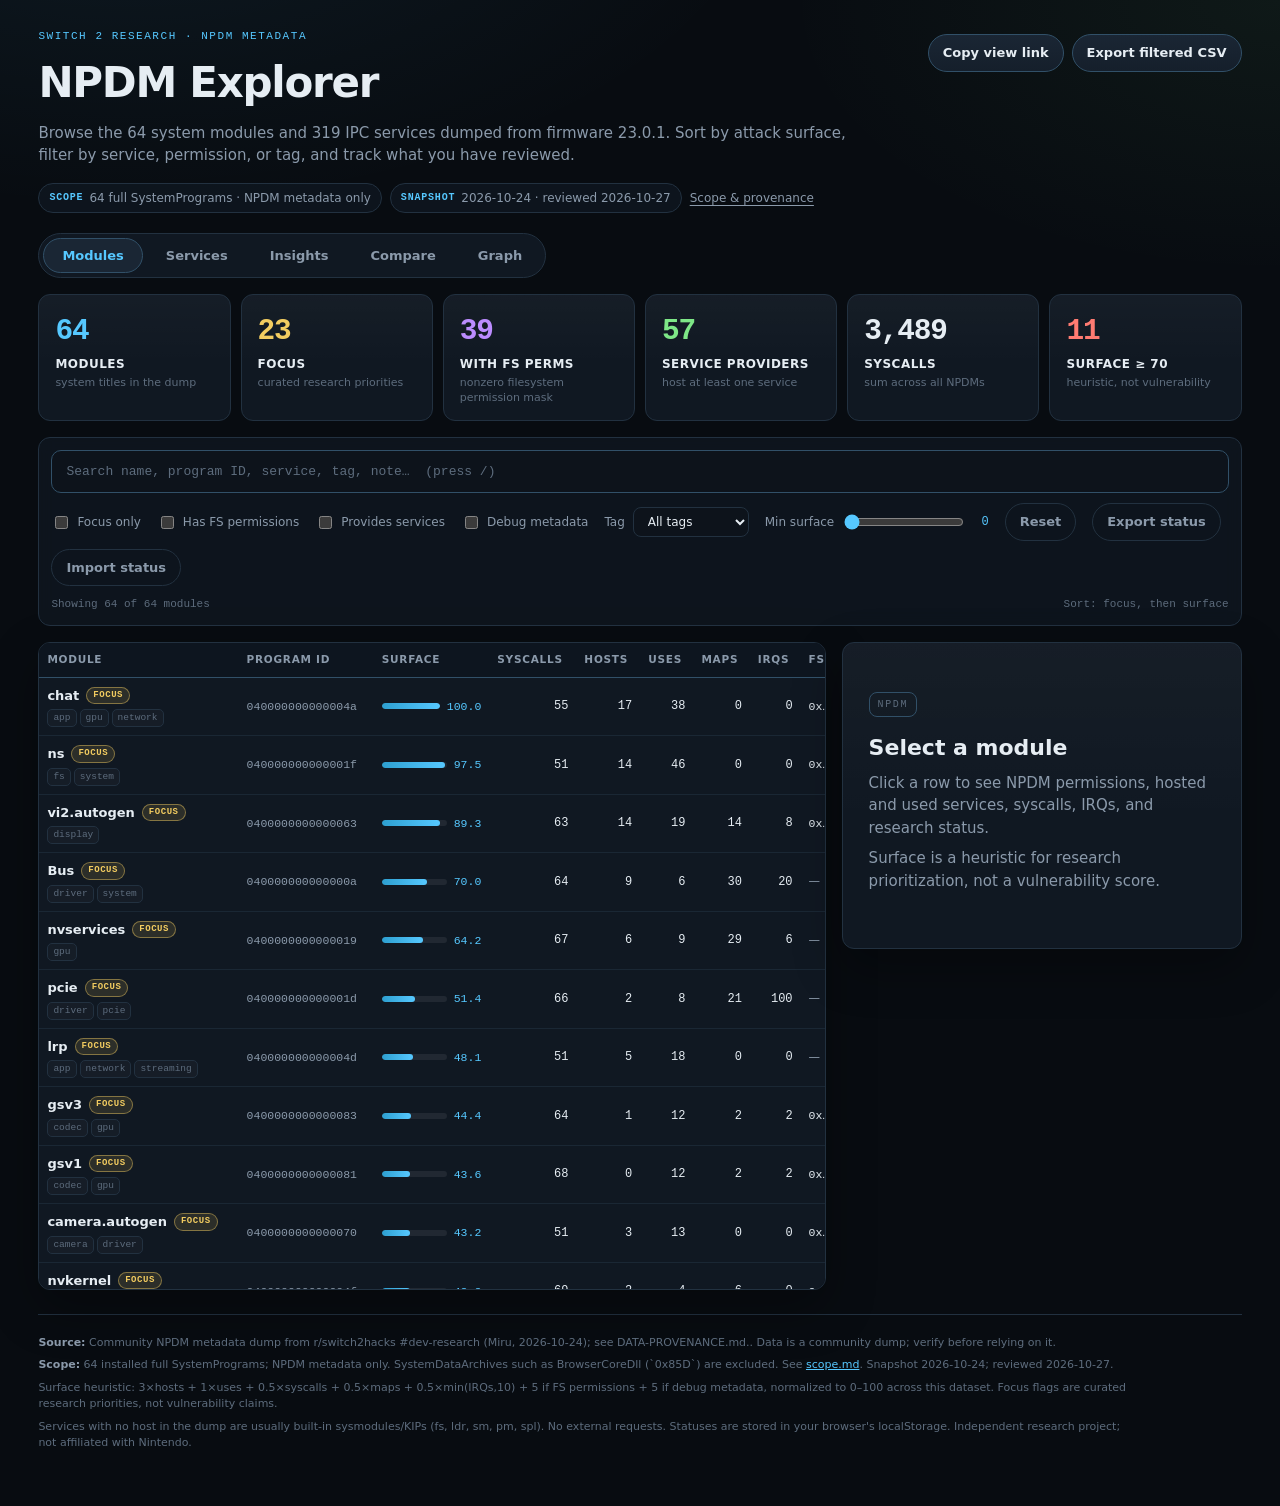
==== site/index.html @ 980b8551 "Clean up public footer wording" ====
<!doctype html>
<html lang="en">
<head>
  <meta charset="utf-8">
  <meta name="viewport" content="width=device-width, initial-scale=1">
  <meta name="color-scheme" content="dark">
  <title>NPDM Explorer — Switch 2 system modules</title>
  <link rel="stylesheet" href="style.css">
</head>
<body>
  <div class="app">
    <header class="header">
      <div>
        <p class="eyebrow">Switch 2 research · NPDM metadata</p>
        <h1>NPDM Explorer</h1>
        <p class="subtitle">
          Browse the 64 system modules and <span id="header-service-count">319</span> IPC services dumped from firmware 23.0.1.
          Sort by attack surface, filter by service, permission, or tag, and track what you have reviewed.
        </p>
      </div>
      <div class="header-actions">
        <button id="copy-view" class="btn" type="button">Copy view link</button>
        <button id="export-csv" class="btn" type="button">Export filtered CSV</button>
      </div>
    </header>

    <div class="dataset-meta" aria-label="Dataset scope and freshness">
      <span class="dataset-badge" title="Only installed full SystemProgram titles are included.">
        <strong>Scope</strong> <span id="dataset-scope">64 full SystemPrograms · NPDM metadata only</span>
      </span>
      <span class="dataset-badge">
        <strong>Snapshot</strong> <span id="dataset-freshness">2026-10-24 · reviewed 2026-10-27</span>
      </span>
      <a class="dataset-link" href="https://github.com/tasenjo80/switch2-npdm-explorer/blob/master/docs/scope.md" target="_blank" rel="noopener">Scope &amp; provenance</a>
    </div>

    <nav class="view-tabs" role="tablist" aria-label="Views">
      <button id="view-modules" class="view-tab active" type="button" role="tab" aria-selected="true" data-view="modules">Modules</button>
      <button id="view-services" class="view-tab" type="button" role="tab" aria-selected="false" data-view="services">Services</button>
      <button id="view-insights" class="view-tab" type="button" role="tab" aria-selected="false" data-view="insights">Insights</button>
      <button id="view-compare" class="view-tab" type="button" role="tab" aria-selected="false" data-view="compare">Compare</button>
      <button id="view-graph" class="view-tab" type="button" role="tab" aria-selected="false" data-view="graph">Graph</button>
    </nav>

    <section id="modules-view">
    <section id="summary" class="summary" aria-label="Summary"></section>

    <section class="controls" aria-label="Filters">
      <div class="search-wrap">
        <label for="search" class="sr-only">Search modules</label>
        <input id="search" type="search" placeholder="Search name, program ID, service, tag, note…  (press /)" autocomplete="off">
        <button id="clear-search" class="icon-btn" type="button" aria-label="Clear search" hidden>×</button>
      </div>
      <div class="filter-row">
        <label class="check"><input id="focus-only" type="checkbox"> Focus only</label>
        <label class="check"><input id="fs-only" type="checkbox"> Has FS permissions</label>
        <label class="check"><input id="hosts-only" type="checkbox"> Provides services</label>
        <label class="check"><input id="debug-only" type="checkbox"> Debug metadata</label>
        <label class="select-label">Tag
          <select id="tag"><option value="">All tags</option></select>
        </label>
        <label class="range-label">Min surface
          <input id="min-surface" type="range" min="0" max="100" step="5" value="0">
          <output id="min-surface-value">0</output>
        </label>
        <button id="reset-filters" class="btn btn-ghost" type="button">Reset</button>
        <button id="export-status" class="btn btn-ghost" type="button">Export status</button>
        <button id="import-status" class="btn btn-ghost" type="button">Import status</button>
        <input id="status-file" type="file" accept="application/json,.json" hidden>
      </div>
      <div class="result-meta">
        <span id="result-count"></span>
        <span id="sort-meta"></span>
      </div>
    </section>

    <main class="layout">
      <section class="table-wrap" aria-label="System modules">
        <table id="module-table">
          <thead>
            <tr>
              <th><button type="button" data-sort="name">Module</button></th>
              <th><button type="button" data-sort="programId">Program ID</button></th>
              <th><button type="button" data-sort="surface">Surface</button></th>
              <th><button type="button" data-sort="syscallCount">Syscalls</button></th>
              <th><button type="button" data-sort="hostCount">Hosts</button></th>
              <th><button type="button" data-sort="useCount">Uses</button></th>
              <th><button type="button" data-sort="mapCount">Maps</button></th>
              <th><button type="button" data-sort="irqCount">IRQs</button></th>
              <th><button type="button" data-sort="fsPermissions">FS perms</button></th>
              <th>Status</th>
            </tr>
          </thead>
          <tbody id="module-body"></tbody>
        </table>
        <div id="empty" class="empty" hidden>No modules match these filters.</div>
      </section>

      <aside id="detail" class="detail" aria-live="polite"></aside>
    </main>
    </section>

    <section id="services-view" hidden>
      <section id="service-summary" class="summary compact" aria-label="Service summary"></section>

      <section class="controls" aria-label="Service filters">
        <div class="search-wrap">
          <label for="service-search" class="sr-only">Search services</label>
          <input id="service-search" type="search" placeholder="Search service, family, host, user, note…  (press /)" autocomplete="off">
          <button id="clear-service-search" class="icon-btn" type="button" aria-label="Clear service search" hidden>×</button>
        </div>
        <div class="filter-row">
          <label class="check"><input id="service-key-only" type="checkbox"> Key services</label>
          <label class="check"><input id="service-hosted-only" type="checkbox"> Has host in dump</label>
          <label class="check"><input id="service-nohost-only" type="checkbox"> No host (built-in?)</label>
          <label class="select-label">Family
            <select id="service-family"><option value="">All families</option></select>
          </label>
          <label class="check"><input id="service-group" type="checkbox"> Group by family</label>
          <label class="range-label">Min users
            <input id="service-min-users" type="range" min="0" max="57" step="1" value="0">
            <output id="service-min-users-value">0</output>
          </label>
          <button id="service-reset" class="btn btn-ghost" type="button">Reset</button>
        </div>
        <div class="result-meta">
          <span id="service-result-count"></span>
          <span id="service-sort-meta"></span>
        </div>
      </section>

      <main class="layout">
        <section id="service-table-wrap" class="table-wrap" aria-label="Services">
          <table id="service-table">
            <thead>
              <tr>
                <th><button type="button" data-ssort="name">Service</button></th>
                <th><button type="button" data-ssort="family">Family</button></th>
                <th><button type="button" data-ssort="hostCount">Hosts</button></th>
                <th><button type="button" data-ssort="useCount">Users</button></th>
                <th><button type="button" data-ssort="totalCount">Total</button></th>
                <th>Key</th>
              </tr>
            </thead>
            <tbody id="service-body"></tbody>
          </table>
          <div id="service-empty" class="empty" hidden>No services match these filters.</div>
        </section>

        <section id="family-table-wrap" class="table-wrap" aria-label="Service families" hidden>
          <table id="family-table">
            <thead>
              <tr>
                <th><button type="button" data-fsort="name">Family</button></th>
                <th><button type="button" data-fsort="serviceCount">Services</button></th>
                <th><button type="button" data-fsort="hostCount">Hosts</button></th>
                <th><button type="button" data-fsort="useCount">Users</button></th>
                <th><button type="button" data-fsort="totalCount">Total</button></th>
                <th>Tag</th>
              </tr>
            </thead>
            <tbody id="family-body"></tbody>
          </table>
          <div id="family-empty" class="empty" hidden>No families match these filters.</div>
        </section>

        <aside id="service-detail" class="detail" aria-live="polite"></aside>
      </main>
    </section>

    <section id="insights-view" hidden>
      <header class="insights-intro">
        <p class="eyebrow">Auto-generated from the dump</p>
        <h2>Research insights</h2>
        <p>
          These cards are computed from the module/service graph. They are leads for
          sysmodule and IPC research, not conclusions about exploitability.
        </p>
      </header>
      <section id="insights-grid" class="insights-grid" aria-label="Research insights"></section>
    </section>

    <section id="compare-view" hidden>
      <header class="insights-intro">
        <p class="eyebrow">Module diff</p>
        <h2>Compare modules</h2>
        <p>
          Pick two modules to compare surface, permissions, services, syscalls,
          maps, and IRQs. Differences are A minus B.
        </p>
      </header>
      <div class="compare-controls">
        <label class="select-label">Module A
          <select id="compare-a"></select>
        </label>
        <label class="select-label">Module B
          <select id="compare-b"></select>
        </label>
        <button id="compare-swap" class="btn btn-ghost" type="button">Swap</button>
      </div>
      <div id="compare-output" class="compare-output"></div>
    </section>

    <section id="graph-view" hidden>
      <header class="insights-intro">
        <p class="eyebrow">Connection graph</p>
        <h2>Focus graph</h2>
        <p>
          Center on a module or service to see its direct IPC neighborhood. Caps
          keep the graph readable; the detail views show the full lists.
        </p>
      </header>
      <div class="compare-controls">
        <label class="select-label">Mode
          <select id="graph-mode">
            <option value="module">Module</option>
            <option value="service">Service</option>
          </select>
        </label>
        <label class="select-label">Focus
          <select id="graph-entity"></select>
        </label>
      </div>
      <div id="graph-canvas" class="graph-wrap"></div>
      <p class="graph-legend">
        <span><span class="legend-box module"></span>Module</span>
        <span><span class="legend-box service"></span>Service</span>
        <span><span class="legend-box focus"></span>Focus / key</span>
        <span>Click a node to open its detail view.</span>
      </p>
    </section>

    <footer class="footer">
      <p><strong>Source:</strong> <span id="source"></span>. Data is a community dump; verify before relying on it.</p>
      <p><strong>Scope:</strong> 64 installed full SystemPrograms; NPDM metadata only. SystemDataArchives such as BrowserCoreDll (`0x85D`) are excluded. See <a href="https://github.com/tasenjo80/switch2-npdm-explorer/blob/master/docs/scope.md">scope.md</a>. Snapshot 2026-10-24; reviewed 2026-10-27.</p>
      <p>
        Surface heuristic: 3×hosts + 1×uses + 0.5×syscalls + 0.5×maps + 0.5×min(IRQs,10)
        + 5 if FS permissions + 5 if debug metadata, normalized to 0–100 across this dataset.
        Focus flags are curated research priorities, not vulnerability claims.
      </p>
      <p>Services with no host in the dump are usually built-in sysmodules/KIPs (fs, ldr, sm, pm, spl). No external requests. Statuses are stored in your browser's localStorage. Independent research project; not affiliated with Nintendo.</p>
    </footer>
  </div>

  <script src="data.js"></script>
  <script src="app.js"></script>
</body>
</html>
---- site/style.css ----
:root {
  --bg: #080c11;
  --bg-soft: #0d131b;
  --panel: #101822;
  --panel-2: #151f2b;
  --panel-3: #1a2634;
  --border: #223140;
  --border-strong: #315068;
  --text: #e6edf3;
  --muted: #8b9aab;
  --faint: #5d6c7d;
  --accent: #56c8ff;
  --accent-2: #7ee787;
  --accent-3: #f2cc60;
  --danger: #ff7b72;
  --purple: #bc8cff;
  --radius: 12px;
  --radius-sm: 8px;
  --shadow: 0 18px 50px rgba(0, 0, 0, 0.32);
  --mono: "SFMono-Regular", "Cascadia Code", "JetBrains Mono", Consolas, "Liberation Mono", monospace;
  --sans: system-ui, -apple-system, "Segoe UI", Roboto, "Helvetica Neue", Arial, sans-serif;
}

* {
  box-sizing: border-box;
}

[hidden] {
  display: none !important;
}

html {
  color-scheme: dark;
  scroll-behavior: smooth;
}

body {
  margin: 0;
  min-height: 100vh;
  background:
    radial-gradient(1100px 600px at 10% -10%, rgba(86, 200, 255, 0.08), transparent 60%),
    radial-gradient(900px 500px at 100% 0%, rgba(126, 231, 135, 0.06), transparent 55%),
    var(--bg);
  color: var(--text);
  font-family: var(--sans);
  font-size: 15px;
  line-height: 1.5;
}

button,
input,
select {
  font: inherit;
  color: inherit;
}

button {
  cursor: pointer;
}

a {
  color: var(--accent);
}

.sr-only {
  position: absolute;
  width: 1px;
  height: 1px;
  padding: 0;
  margin: -1px;
  overflow: hidden;
  clip: rect(0, 0, 0, 0);
  white-space: nowrap;
  border: 0;
}

.app {
  width: min(1480px, 100%);
  margin: 0 auto;
  padding: 28px clamp(16px, 3vw, 40px) 48px;
}

.header {
  display: flex;
  align-items: flex-start;
  justify-content: space-between;
  gap: 24px;
  margin-bottom: 24px;
}

.eyebrow {
  margin: 0 0 6px;
  color: var(--accent);
  font-family: var(--mono);
  font-size: 11px;
  letter-spacing: 0.14em;
  text-transform: uppercase;
}

h1 {
  margin: 0;
  font-size: clamp(28px, 4vw, 42px);
  font-weight: 700;
  letter-spacing: -0.03em;
}

.subtitle {
  max-width: 820px;
  margin: 8px 0 0;
  color: var(--muted);
}

.header-actions {
  display: flex;
  flex-wrap: wrap;
  gap: 8px;
  padding-top: 6px;
}

.dataset-meta {
  display: flex;
  flex-wrap: wrap;
  align-items: center;
  gap: 8px;
  margin: -8px 0 20px;
}

.dataset-badge {
  display: inline-flex;
  align-items: center;
  gap: 6px;
  border: 1px solid var(--border);
  border-radius: 999px;
  background: rgba(16, 24, 34, 0.72);
  padding: 5px 10px;
  color: var(--muted);
  font-size: 12px;
}

.dataset-badge strong {
  color: var(--accent);
  font-family: var(--mono);
  font-size: 10px;
  letter-spacing: 0.08em;
  text-transform: uppercase;
}

.dataset-link {
  color: var(--muted);
  font-size: 12px;
  text-underline-offset: 3px;
}

.dataset-link:hover {
  color: var(--accent);
}

.btn {
  border: 1px solid var(--border-strong);
  border-radius: 999px;
  background: linear-gradient(180deg, var(--panel-3), var(--panel-2));
  padding: 8px 14px;
  color: var(--text);
  font-size: 13px;
  font-weight: 600;
  transition: border-color 120ms ease, background 120ms ease, transform 120ms ease;
}

.btn:hover {
  border-color: var(--accent);
  background: var(--panel-3);
}

.btn:active {
  transform: translateY(1px);
}

.btn-ghost {
  background: transparent;
  border-color: var(--border);
  color: var(--muted);
}

.btn-ghost:hover {
  color: var(--text);
}

.icon-btn {
  display: inline-flex;
  align-items: center;
  justify-content: center;
  width: 30px;
  height: 30px;
  border: 1px solid transparent;
  border-radius: 999px;
  background: transparent;
  color: var(--muted);
  font-size: 20px;
  line-height: 1;
}

.icon-btn:hover {
  border-color: var(--border);
  background: var(--panel-3);
  color: var(--text);
}

.view-tabs {
  display: inline-flex;
  gap: 4px;
  margin: 0 0 16px;
  border: 1px solid var(--border);
  border-radius: 999px;
  background: var(--panel);
  padding: 4px;
}

.view-tab {
  border: 1px solid transparent;
  border-radius: 999px;
  background: transparent;
  padding: 7px 18px;
  color: var(--muted);
  font-size: 13px;
  font-weight: 700;
}

.view-tab:hover {
  color: var(--text);
}

.view-tab.active {
  border-color: var(--border-strong);
  background: var(--panel-3);
  color: var(--accent);
}

.summary {
  display: grid;
  grid-template-columns: repeat(6, minmax(0, 1fr));
  gap: 10px;
  margin-bottom: 16px;
}

.summary.compact {
  grid-template-columns: repeat(4, minmax(0, 1fr));
}

.card {
  min-width: 0;
  border: 1px solid var(--border);
  border-radius: var(--radius);
  background:
    linear-gradient(180deg, rgba(255, 255, 255, 0.025), transparent 55%),
    var(--panel);
  padding: 14px 16px;
}

.card-value {
  font-family: var(--mono);
  font-size: clamp(20px, 2.3vw, 30px);
  font-weight: 700;
  letter-spacing: -0.04em;
  color: var(--accent);
}

.card:nth-child(2) .card-value { color: var(--accent-3); }
.card:nth-child(3) .card-value { color: var(--purple); }
.card:nth-child(4) .card-value { color: var(--accent-2); }
.card:nth-child(5) .card-value { color: var(--text); }
.card:nth-child(6) .card-value { color: var(--danger); }

.card-label {
  margin-top: 2px;
  font-size: 12px;
  font-weight: 700;
  letter-spacing: 0.04em;
  text-transform: uppercase;
}

.card-hint {
  margin-top: 3px;
  color: var(--faint);
  font-size: 11px;
  line-height: 1.35;
}

.controls {
  border: 1px solid var(--border);
  border-radius: var(--radius);
  background: rgba(16, 24, 34, 0.76);
  padding: 12px;
  margin-bottom: 16px;
  backdrop-filter: blur(8px);
}

.search-wrap {
  position: relative;
}

#search,
#service-search {
  width: 100%;
  border: 1px solid var(--border-strong);
  border-radius: 10px;
  background: var(--bg-soft);
  padding: 11px 42px 11px 14px;
  font-family: var(--mono);
  font-size: 13px;
  outline: none;
  transition: border-color 120ms ease, box-shadow 120ms ease;
}

#search::placeholder,
#service-search::placeholder {
  color: var(--faint);
}

#search::-webkit-search-cancel-button,
#search::-webkit-search-decoration,
#service-search::-webkit-search-cancel-button,
#service-search::-webkit-search-decoration {
  -webkit-appearance: none;
  appearance: none;
}

#search:focus,
#service-search:focus {
  border-color: var(--accent);
  box-shadow: 0 0 0 3px rgba(86, 200, 255, 0.12);
}

.search-wrap .icon-btn {
  position: absolute;
  top: 50%;
  right: 6px;
  transform: translateY(-50%);
}

.filter-row {
  display: flex;
  flex-wrap: wrap;
  align-items: center;
  gap: 8px 16px;
  margin-top: 10px;
}

.check {
  display: inline-flex;
  align-items: center;
  gap: 6px;
  color: var(--muted);
  font-size: 12px;
  white-space: nowrap;
  cursor: pointer;
}

.check input {
  accent-color: var(--accent);
}

.select-label,
.range-label {
  display: inline-flex;
  align-items: center;
  gap: 8px;
  color: var(--muted);
  font-size: 12px;
  white-space: nowrap;
}

select {
  border: 1px solid var(--border);
  border-radius: 8px;
  background: var(--bg-soft);
  padding: 6px 10px;
  color: var(--text);
  font-size: 12px;
  outline: none;
}

select:focus {
  border-color: var(--accent);
}

input[type="range"] {
  width: 120px;
  accent-color: var(--accent);
}

#min-surface-value {
  min-width: 2ch;
  color: var(--accent);
  font-family: var(--mono);
  font-size: 12px;
  text-align: right;
}

.result-meta {
  display: flex;
  flex-wrap: wrap;
  justify-content: space-between;
  gap: 8px;
  margin-top: 10px;
  color: var(--faint);
  font-family: var(--mono);
  font-size: 11px;
}

.layout {
  display: grid;
  grid-template-columns: minmax(0, 1fr) 400px;
  gap: 16px;
  align-items: start;
}

.table-wrap {
  min-width: 0;
  max-height: min(72vh, 900px);
  overflow: auto;
  border: 1px solid var(--border);
  border-radius: var(--radius);
  background: var(--panel);
  box-shadow: var(--shadow);
}

table {
  width: 100%;
  min-width: 940px;
  border-collapse: separate;
  border-spacing: 0;
  font-size: 12.5px;
}

thead th {
  position: sticky;
  top: 0;
  z-index: 2;
  border-bottom: 1px solid var(--border-strong);
  background: #0d151f;
  padding: 0;
  text-align: left;
  white-space: nowrap;
}

thead th button {
  width: 100%;
  border: 0;
  background: transparent;
  padding: 9px 8px;
  color: var(--muted);
  font-family: var(--sans);
  font-size: 10.5px;
  font-weight: 700;
  letter-spacing: 0.07em;
  text-align: left;
  text-transform: uppercase;
}

thead th button:hover {
  color: var(--text);
}

thead th[aria-sort="ascending"] button::after {
  content: " \2191";
  color: var(--accent);
}

thead th[aria-sort="descending"] button::after {
  content: " \2193";
  color: var(--accent);
}

tbody td {
  border-bottom: 1px solid rgba(34, 49, 64, 0.6);
  padding: 8px 8px;
  vertical-align: middle;
}

tbody tr {
  transition: background 90ms ease;
  outline: none;
}

tbody tr:hover {
  background: rgba(86, 200, 255, 0.055);
}

tbody tr.selected {
  background: rgba(86, 200, 255, 0.11);
  box-shadow: inset 3px 0 0 var(--accent);
}

tbody tr:focus-visible {
  background: rgba(86, 200, 255, 0.11);
  box-shadow: inset 3px 0 0 var(--accent);
}

.name-cell {
  min-width: 170px;
}

.name-line {
  display: flex;
  align-items: center;
  gap: 7px;
}

.module-name {
  font-weight: 700;
  font-size: 13px;
}

.program-id {
  color: var(--muted);
  font-size: 11.5px;
  white-space: nowrap;
}

.mono,
code {
  font-family: var(--mono);
}

.num {
  font-family: var(--mono);
  font-size: 12px;
  text-align: right;
  color: var(--text);
}

.fs-cell {
  font-size: 11.5px;
  white-space: nowrap;
}

.status-cell {
  white-space: nowrap;
}

.status {
  display: inline-flex;
  align-items: center;
  gap: 6px;
  color: var(--muted);
  font-size: 11.5px;
}

.dot {
  width: 7px;
  height: 7px;
  border-radius: 50%;
  background: var(--faint);
  box-shadow: 0 0 0 2px rgba(255, 255, 255, 0.04);
}

.dot-watching { background: var(--accent-3); }
.dot-reviewed { background: var(--accent-2); }
.dot-blocked { background: var(--danger); }

.badge {
  display: inline-flex;
  align-items: center;
  border: 1px solid rgba(242, 204, 96, 0.45);
  border-radius: 999px;
  background: rgba(242, 204, 96, 0.12);
  padding: 1px 6px;
  color: var(--accent-3);
  font-family: var(--mono);
  font-size: 9px;
  font-weight: 700;
  letter-spacing: 0.06em;
}

.badge-builtin {
  border-color: rgba(126, 231, 135, 0.45);
  background: rgba(126, 231, 135, 0.1);
  color: var(--accent-2);
}

.family-name {
  font-family: var(--mono);
  font-size: 12.5px;
  font-weight: 700;
}

.family-services {
  display: flex;
  flex-wrap: wrap;
  gap: 3px;
  margin-top: 4px;
}

.family-services .chip {
  font-size: 9.5px;
  padding: 1px 5px;
}

#family-table {
  min-width: 720px;
}

.tags {
  display: flex;
  flex-wrap: wrap;
  gap: 3px;
  margin-top: 4px;
}

.tag {
  border: 1px solid var(--border);
  border-radius: 5px;
  background: rgba(255, 255, 255, 0.025);
  padding: 0 5px;
  color: var(--faint);
  font-family: var(--mono);
  font-size: 9.5px;
  line-height: 16px;
}

.surface {
  display: flex;
  align-items: center;
  gap: 7px;
  min-width: 92px;
}

.surface-bar {
  display: block;
  flex: 1;
  height: 6px;
  overflow: hidden;
  border-radius: 999px;
  background: rgba(255, 255, 255, 0.07);
}

.surface-bar > span {
  display: block;
  height: 100%;
  border-radius: 999px;
  background: linear-gradient(90deg, #2d9fd0, var(--accent));
}

.surface-num {
  min-width: 4ch;
  color: var(--accent);
  font-family: var(--mono);
  font-size: 11.5px;
  text-align: right;
}

.empty {
  padding: 40px 20px;
  color: var(--muted);
  text-align: center;
}

.detail {
  position: sticky;
  top: 16px;
  max-height: min(72vh, 900px);
  overflow: auto;
  border: 1px solid var(--border);
  border-radius: var(--radius);
  background:
    linear-gradient(180deg, rgba(255, 255, 255, 0.025), transparent 180px),
    var(--panel);
  box-shadow: var(--shadow);
}

.detail-placeholder {
  padding: 48px 26px;
}

.placeholder-mark {
  display: inline-block;
  margin-bottom: 14px;
  border: 1px solid var(--border-strong);
  border-radius: 8px;
  padding: 4px 8px;
  color: var(--faint);
  font-family: var(--mono);
  font-size: 10px;
  letter-spacing: 0.16em;
}

.detail-placeholder h2 {
  margin: 0 0 8px;
  font-size: 22px;
}

.detail-placeholder p {
  margin: 8px 0;
  color: var(--muted);
}

.detail-head {
  display: flex;
  align-items: flex-start;
  justify-content: space-between;
  gap: 12px;
  padding: 18px 18px 10px;
}

.detail-eyebrow {
  color: var(--accent);
  font-family: var(--mono);
  font-size: 10px;
  letter-spacing: 0.08em;
}

.detail-head h2 {
  margin: 2px 0 0;
  font-size: 24px;
  letter-spacing: -0.02em;
  overflow-wrap: anywhere;
}

.detail-head .tags {
  margin-top: 8px;
}

.status-row {
  display: flex;
  align-items: center;
  justify-content: space-between;
  gap: 12px;
  margin: 0 18px 14px;
  border: 1px solid var(--border);
  border-radius: 9px;
  background: var(--bg-soft);
  padding: 8px 10px;
}

.status-row label {
  color: var(--muted);
  font-size: 12px;
}

.surface-card {
  margin: 0 18px 16px;
  border: 1px solid var(--border);
  border-radius: 10px;
  background: var(--bg-soft);
  padding: 12px;
}

.surface-top {
  display: flex;
  align-items: baseline;
  justify-content: space-between;
  margin-bottom: 8px;
  color: var(--muted);
  font-size: 12px;
  text-transform: uppercase;
  letter-spacing: 0.06em;
}

.surface-top strong {
  color: var(--accent);
  font-family: var(--mono);
  font-size: 22px;
}

.surface-bar.big {
  height: 8px;
}

.small {
  font-size: 11px;
}

.muted {
  color: var(--muted);
}

.faint {
  color: var(--faint);
}

.breakdown {
  margin-top: 10px;
  border-top: 1px solid var(--border);
  padding-top: 8px;
}

.breakdown summary {
  color: var(--muted);
  font-size: 11.5px;
  cursor: pointer;
}

.breakdown-list {
  display: grid;
  gap: 3px;
  margin-top: 8px;
}

.breakdown-row {
  display: flex;
  justify-content: space-between;
  gap: 12px;
  color: var(--muted);
  font-size: 11px;
}

.breakdown-row .mono {
  color: var(--text);
  white-space: nowrap;
}

.kv {
  display: grid;
  grid-template-columns: 1fr 1fr;
  gap: 1px;
  margin: 0 18px 16px;
  overflow: hidden;
  border: 1px solid var(--border);
  border-radius: 10px;
  background: var(--border);
}

.kv-item {
  min-width: 0;
  background: var(--panel-2);
  padding: 8px 10px;
}

.kv-item dt {
  color: var(--faint);
  font-size: 10px;
  letter-spacing: 0.05em;
  text-transform: uppercase;
}

.kv-item dd {
  margin: 2px 0 0;
  overflow-wrap: anywhere;
  font-size: 12px;
}

.detail h3 {
  margin: 18px 18px 8px;
  color: var(--text);
  font-size: 12px;
  letter-spacing: 0.05em;
  text-transform: uppercase;
}

.detail h3 .count {
  margin-left: 5px;
  color: var(--faint);
  font-family: var(--mono);
  font-weight: 400;
}

.chips {
  display: flex;
  flex-wrap: wrap;
  gap: 4px;
  margin: 0 18px;
}

.chip {
  border: 1px solid var(--border);
  border-radius: 5px;
  background: var(--panel-2);
  padding: 2px 7px;
  color: var(--muted);
  font-family: var(--mono);
  font-size: 10.5px;
}

button.chip {
  cursor: pointer;
  transition: border-color 100ms ease, color 100ms ease, background 100ms ease;
}

button.chip:hover {
  border-color: var(--accent);
  background: rgba(86, 200, 255, 0.08);
  color: var(--text);
}

.chip.focus-chip {
  border-color: rgba(242, 204, 96, 0.45);
  color: var(--accent-3);
}

.warning {
  margin: 0 18px 16px;
  border-left: 3px solid var(--danger);
  border-radius: 0 8px 8px 0;
  background: rgba(255, 123, 114, 0.07);
  padding: 10px 12px;
  color: var(--muted);
  font-size: 12px;
}

.warning strong {
  color: var(--danger);
}

.service-note {
  margin: 0 18px 16px;
  border-left: 3px solid var(--accent);
  border-radius: 0 8px 8px 0;
  background: rgba(86, 200, 255, 0.06);
  padding: 10px 12px;
  color: var(--muted);
  font-size: 12px;
}

.service-note strong {
  color: var(--accent);
}

#service-table {
  min-width: 720px;
}

.service-name {
  display: flex;
  align-items: center;
  gap: 7px;
  font-family: var(--mono);
  font-size: 12.5px;
  font-weight: 700;
}

.service-family {
  color: var(--faint);
  font-family: var(--mono);
  font-size: 11.5px;
}

.service-count {
  font-family: var(--mono);
  font-size: 12px;
  text-align: right;
}

.no-host {
  color: var(--danger);
  font-family: var(--mono);
  font-size: 10.5px;
}

.code-block {
  margin: 0 18px;
  max-height: 180px;
  overflow: auto;
  border: 1px solid var(--border);
  border-radius: 8px;
  background: #060a0e;
  padding: 10px 12px;
  color: var(--accent-2);
  font-family: var(--mono);
  font-size: 11px;
  line-height: 1.55;
  overflow-wrap: anywhere;
  white-space: pre-wrap;
}

.code-block.syscalls {
  max-height: 220px;
}

.note {
  margin: 16px 18px;
  border-left: 3px solid var(--accent-3);
  border-radius: 0 8px 8px 0;
  background: rgba(242, 204, 96, 0.06);
  padding: 10px 12px;
}

.note-label {
  color: var(--accent-3);
  font-family: var(--mono);
  font-size: 10px;
  letter-spacing: 0.06em;
  text-transform: uppercase;
}

.note p {
  margin: 6px 0 0;
  color: var(--muted);
  font-size: 12px;
}

.detail-actions {
  display: flex;
  flex-wrap: wrap;
  gap: 6px;
  margin: 18px;
}

.insights-intro {
  margin: 0 0 16px;
}

.insights-intro h2 {
  margin: 0;
  font-size: 24px;
  letter-spacing: -0.02em;
}

.insights-intro p {
  max-width: 900px;
  margin: 6px 0 0;
  color: var(--muted);
}

.insights-grid {
  display: grid;
  grid-template-columns: repeat(2, minmax(0, 1fr));
  gap: 16px;
}

.insight-card {
  min-width: 0;
  border: 1px solid var(--border);
  border-radius: var(--radius);
  background:
    linear-gradient(180deg, rgba(255, 255, 255, 0.02), transparent 160px),
    var(--panel);
  padding: 16px;
  box-shadow: var(--shadow);
}

.insight-card h2 {
  margin: 0;
  font-size: 16px;
  letter-spacing: -0.01em;
}

.insight-card .insight-sub {
  margin: 4px 0 12px;
  color: var(--muted);
  font-size: 12px;
}

.insight-card .insight-sub strong {
  color: var(--text);
}

.insight-card h3 {
  margin: 14px 0 6px;
  color: var(--faint);
  font-family: var(--mono);
  font-size: 10px;
  letter-spacing: 0.08em;
  text-transform: uppercase;
}

.insight-table {
  width: 100%;
  min-width: 0;
  table-layout: fixed;
  border-collapse: collapse;
  font-size: 11.5px;
}

.insight-table th,
.insight-table td {
  overflow: hidden;
  text-overflow: ellipsis;
}

.insight-table td .chip {
  max-width: 100%;
  overflow: hidden;
  display: inline-block;
  text-overflow: ellipsis;
  vertical-align: middle;
  white-space: nowrap;
}

.insight-table th {
  padding: 6px 4px;
  color: var(--faint);
  font-family: var(--mono);
  font-size: 9.5px;
  font-weight: 700;
  letter-spacing: 0.05em;
  text-align: left;
  text-transform: uppercase;
}

.insight-table td {
  border-top: 1px solid rgba(34, 49, 64, 0.7);
  padding: 6px 4px;
  vertical-align: middle;
}

.insight-table .num {
  text-align: right;
  white-space: nowrap;
}

.insight-table .chip {
  font-size: 10px;
  padding: 1px 5px;
}

.insight-card .chips {
  margin: 0;
}

.insight-card .chips .chip {
  font-size: 10px;
  padding: 2px 6px;
}

.insight-card .badge {
  font-size: 8px;
  padding: 0 5px;
}

@media (max-width: 1180px) {
  .insights-grid {
    grid-template-columns: minmax(0, 1fr);
  }
}

.compare-controls {
  display: flex;
  flex-wrap: wrap;
  align-items: center;
  gap: 12px 18px;
  margin-bottom: 16px;
  border: 1px solid var(--border);
  border-radius: var(--radius);
  background: var(--panel);
  padding: 12px;
}

.compare-controls .select-label {
  gap: 8px;
}

.compare-controls select {
  min-width: 220px;
  font-family: var(--mono);
}

.compare-output {
  display: grid;
  gap: 16px;
}

.compare-modules {
  display: grid;
  grid-template-columns: repeat(2, minmax(0, 1fr));
  gap: 16px;
}

.compare-card {
  border: 1px solid var(--border);
  border-radius: var(--radius);
  background: var(--panel);
  padding: 16px;
}

.compare-card h2 {
  margin: 0;
  font-size: 18px;
}

.compare-card .detail-eyebrow {
  margin-bottom: 4px;
}

.compare-table {
  width: 100%;
  min-width: 0;
  table-layout: fixed;
  border-collapse: collapse;
  font-size: 12px;
}

.compare-table th,
.compare-table td {
  border-top: 1px solid rgba(34, 49, 64, 0.7);
  padding: 7px 8px;
  overflow: hidden;
  text-overflow: ellipsis;
}

.compare-table thead th {
  border-top: 0;
  color: var(--faint);
  font-family: var(--mono);
  font-size: 9.5px;
  letter-spacing: 0.06em;
  text-transform: uppercase;
}

.compare-table td:first-child {
  color: var(--muted);
}

.compare-table .num {
  font-family: var(--mono);
  text-align: right;
}

.compare-table .mono {
  font-family: var(--mono);
}

.diff-pos {
  color: var(--accent-2);
}

.diff-neg {
  color: var(--danger);
}

.diff-same {
  color: var(--faint);
}

.compare-columns {
  display: grid;
  grid-template-columns: repeat(3, minmax(0, 1fr));
  gap: 12px;
}

.compare-col {
  min-width: 0;
  border: 1px solid var(--border);
  border-radius: 10px;
  background: var(--panel);
  padding: 12px;
}

.compare-col h3 {
  margin: 0 0 8px;
  color: var(--muted);
  font-family: var(--mono);
  font-size: 10px;
  letter-spacing: 0.06em;
  text-transform: uppercase;
}

.compare-col .chips {
  margin: 0;
}

.compare-col .chip {
  font-size: 10px;
  padding: 1px 5px;
}

.compare-syscalls {
  display: grid;
  grid-template-columns: repeat(3, minmax(0, 1fr));
  gap: 12px;
}

.compare-syscalls .code-block {
  margin: 0;
  max-height: 140px;
  font-size: 10.5px;
}

@media (max-width: 1000px) {
  .compare-modules,
  .compare-columns,
  .compare-syscalls {
    grid-template-columns: minmax(0, 1fr);
  }
}

.graph-wrap {
  overflow: auto;
  border: 1px solid var(--border);
  border-radius: var(--radius);
  background: var(--panel);
  padding: 12px;
  box-shadow: var(--shadow);
}

#graph-canvas svg {
  display: block;
  min-width: 820px;
}

.graph-edge {
  stroke: #2a3a4a;
  stroke-width: 1.2;
}

.graph-node {
  cursor: pointer;
  outline: none;
}

.graph-node rect {
  fill: var(--panel-2);
  stroke: var(--border-strong);
  stroke-width: 1.2;
  transition: fill 100ms ease, stroke 100ms ease;
}

.graph-node text {
  fill: var(--text);
  font-family: var(--mono);
  font-size: 11.5px;
  pointer-events: none;
}

.graph-node .graph-sub {
  fill: var(--faint);
  font-size: 9px;
}

.graph-node.module rect {
  stroke: var(--purple);
}

.graph-node.service rect {
  stroke: #2d9fd0;
}

.graph-node.focus rect {
  stroke: var(--accent-3);
}

.graph-node.center rect {
  stroke: var(--accent);
  stroke-width: 2;
  fill: var(--panel-3);
}

.graph-node:hover rect,
.graph-node:focus rect {
  fill: #1a2634;
  stroke: var(--accent);
}

.graph-label {
  fill: var(--muted);
  font-family: var(--mono);
  font-size: 10px;
  letter-spacing: 0.08em;
  text-transform: uppercase;
}

.graph-more {
  fill: var(--faint);
  font-family: var(--mono);
  font-size: 9.5px;
}

.graph-legend {
  display: flex;
  flex-wrap: wrap;
  gap: 8px 16px;
  margin: 10px 2px 0;
  color: var(--faint);
  font-size: 11px;
}

.graph-legend span {
  display: inline-flex;
  align-items: center;
  gap: 6px;
}

.legend-box {
  width: 10px;
  height: 10px;
  border: 1px solid var(--border-strong);
  border-radius: 3px;
  background: var(--panel-2);
}

.legend-box.module { border-color: var(--purple); }
.legend-box.service { border-color: #2d9fd0; }
.legend-box.focus { border-color: var(--accent-3); }

.footer {
  margin-top: 24px;
  border-top: 1px solid var(--border);
  padding-top: 14px;
  color: var(--faint);
  font-size: 11px;
}

.footer p {
  margin: 6px 0;
  max-width: 1100px;
}

.footer strong {
  color: var(--muted);
}

::-webkit-scrollbar {
  width: 10px;
  height: 10px;
}

::-webkit-scrollbar-track {
  background: transparent;
}

::-webkit-scrollbar-thumb {
  border: 2px solid transparent;
  border-radius: 999px;
  background: #2a3a4a;
  background-clip: content-box;
}

::-webkit-scrollbar-thumb:hover {
  background: #3b5368;
  background-clip: content-box;
}

@media (max-width: 1180px) {
  .summary {
    grid-template-columns: repeat(3, minmax(0, 1fr));
  }

  .summary.compact {
    grid-template-columns: repeat(2, minmax(0, 1fr));
  }

  .layout {
    grid-template-columns: minmax(0, 1fr);
  }

  .detail {
    position: static;
    max-height: none;
  }
}

@media (max-width: 1000px) {
  table {
    min-width: 800px;
  }

  th:nth-child(7),
  td:nth-child(7),
  th:nth-child(8),
  td:nth-child(8) {
    display: none;
  }
}

@media (max-width: 680px) {
  .app {
    padding: 18px 12px 32px;
  }

  .header {
    flex-direction: column;
    gap: 12px;
  }

  .summary {
    grid-template-columns: repeat(2, minmax(0, 1fr));
  }

  .card {
    padding: 10px 12px;
  }

  .filter-row {
    align-items: flex-start;
  }

  .kv {
    grid-template-columns: 1fr;
  }

  .detail-head h2 {
    font-size: 20px;
  }
}

@media (prefers-reduced-motion: reduce) {
  * {
    scroll-behavior: auto !important;
    transition: none !important;
  }
}
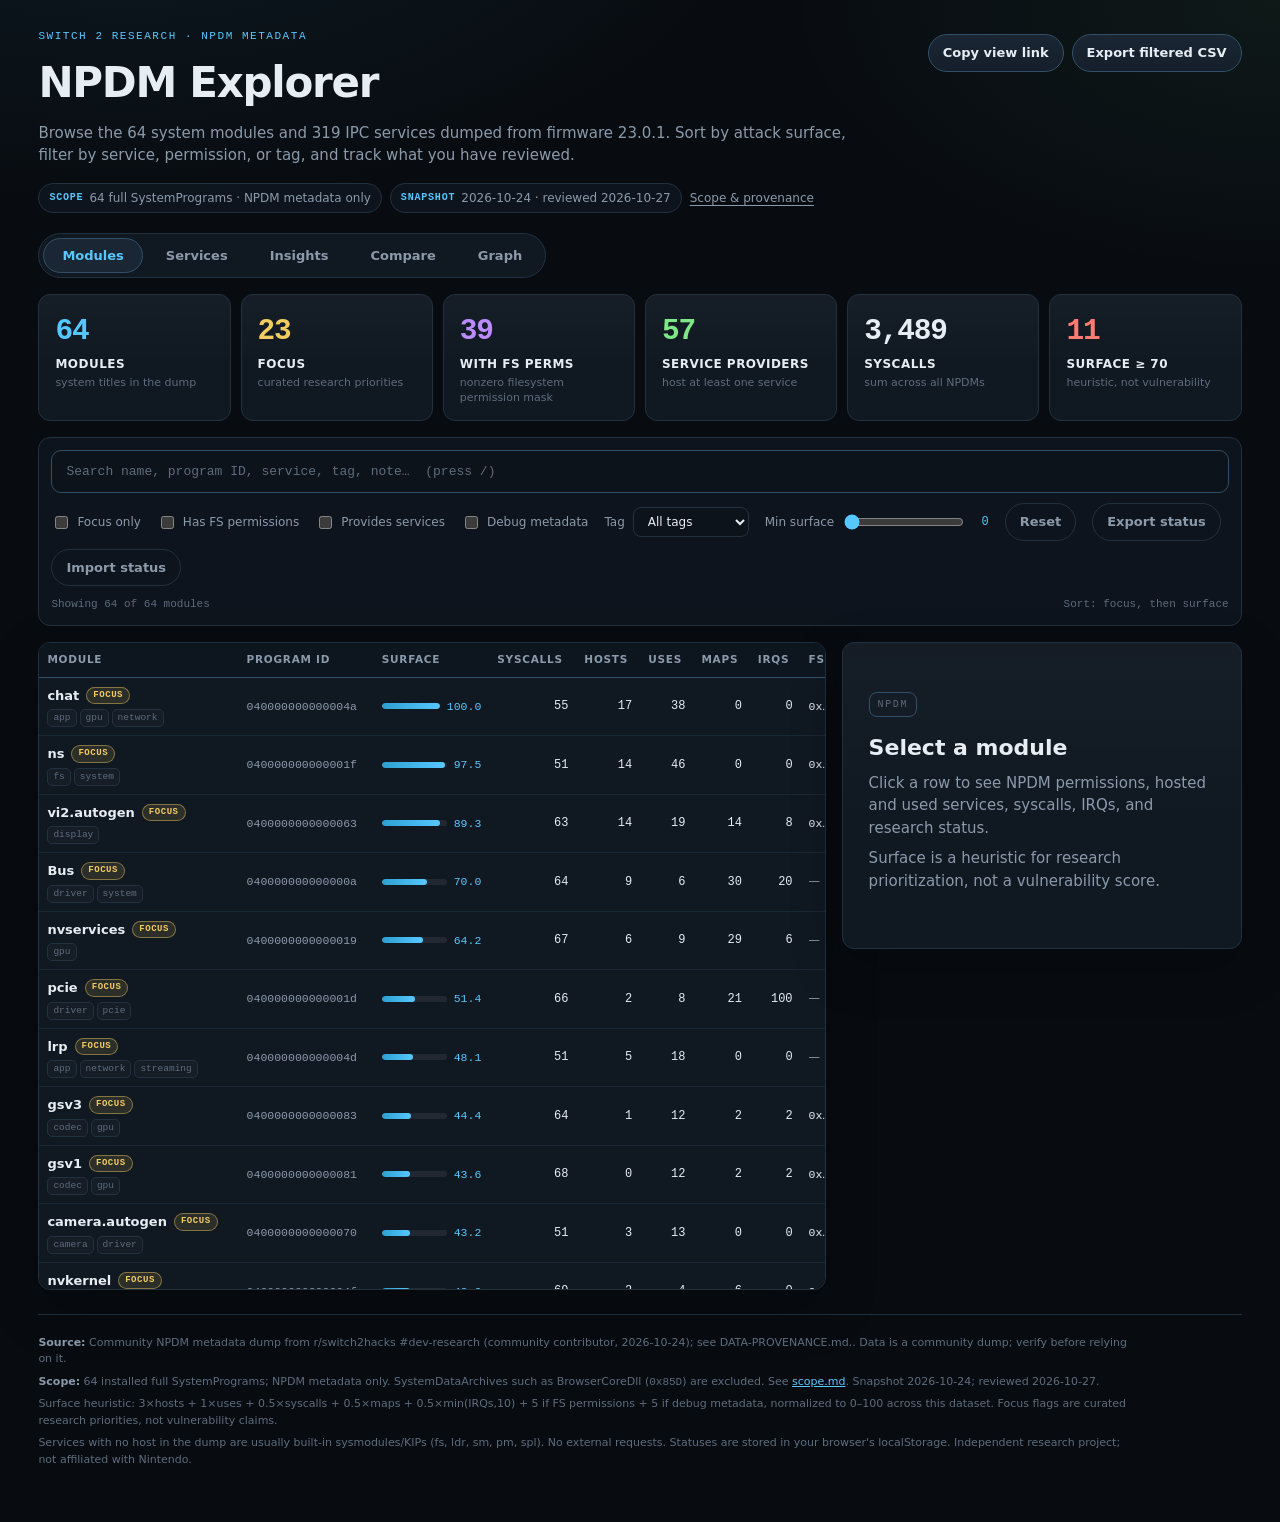
==== commit e5324e2b: "Fix viewer sorting, CSV safety, and accessibility markup" ====
--- a/site/index.html
+++ b/site/index.html
@@ -4,6 +4,7 @@
   <meta charset="utf-8">
   <meta name="viewport" content="width=device-width, initial-scale=1">
   <meta name="color-scheme" content="dark">
+  <meta http-equiv="Content-Security-Policy" content="default-src 'self'; script-src 'self'; style-src 'self' 'unsafe-inline'; img-src 'self' data:; connect-src 'none'; object-src 'none'; base-uri 'none'; form-action 'none'">
   <title>NPDM Explorer — Switch 2 system modules</title>
   <link rel="stylesheet" href="style.css">
 </head>
@@ -232,7 +233,7 @@
 
     <footer class="footer">
       <p><strong>Source:</strong> <span id="source"></span>. Data is a community dump; verify before relying on it.</p>
-      <p><strong>Scope:</strong> 64 installed full SystemPrograms; NPDM metadata only. SystemDataArchives such as BrowserCoreDll (`0x85D`) are excluded. See <a href="https://github.com/tasenjo80/switch2-npdm-explorer/blob/master/docs/scope.md">scope.md</a>. Snapshot 2026-10-24; reviewed 2026-10-27.</p>
+      <p><strong>Scope:</strong> 64 installed full SystemPrograms; NPDM metadata only. SystemDataArchives such as BrowserCoreDll (<code>0x85D</code>) are excluded. See <a href="https://github.com/tasenjo80/switch2-npdm-explorer/blob/master/docs/scope.md">scope.md</a>. Snapshot 2026-10-24; reviewed 2026-10-27.</p>
       <p>
         Surface heuristic: 3×hosts + 1×uses + 0.5×syscalls + 0.5×maps + 0.5×min(IRQs,10)
         + 5 if FS permissions + 5 if debug metadata, normalized to 0–100 across this dataset.
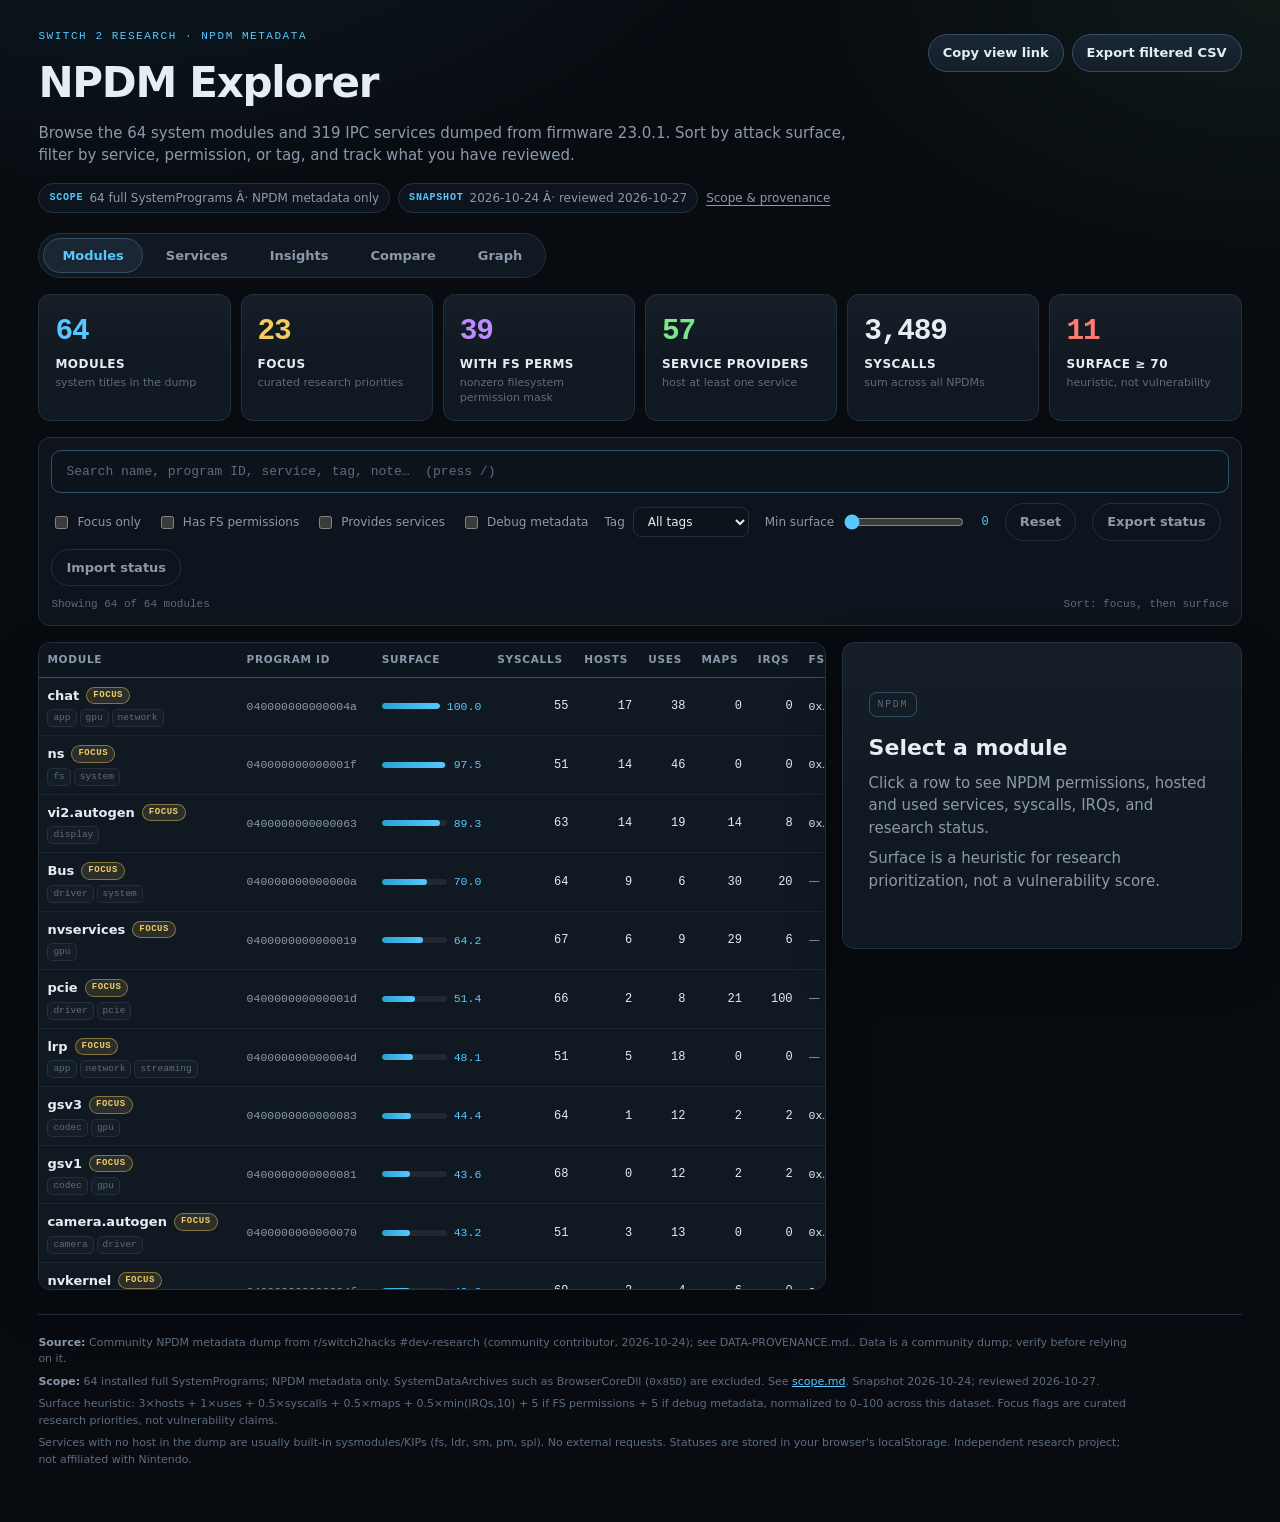
==== commit b2017c2e: "Add filterable hostless services table" ====
--- a/site/index.html
+++ b/site/index.html
@@ -179,6 +179,49 @@
         </p>
       </header>
       <section id="insights-grid" class="insights-grid" aria-label="Research insights"></section>
+
+      <section id="builtin-gaps" class="builtin-gaps" aria-labelledby="builtin-gaps-title">
+        <header class="builtin-gaps-head">
+          <div>
+            <p class="eyebrow">Hostless services</p>
+            <h2 id="builtin-gaps-title">Built-in gap table</h2>
+            <p class="insight-sub">
+              Services with no host in this dump. “Likely built-in” is a family-level heuristic,
+              not a confirmed classification.
+            </p>
+          </div>
+          <button id="gap-export" class="btn" type="button">Export filtered CSV</button>
+        </header>
+
+        <div class="controls gap-controls">
+          <div class="search-wrap">
+            <label for="gap-search" class="sr-only">Search hostless services</label>
+            <input id="gap-search" type="search" placeholder="Search service, family, or note…" autocomplete="off">
+          </div>
+          <label class="select-label">Family
+            <select id="gap-family"><option value="">All families</option></select>
+          </label>
+          <label class="check"><input id="gap-builtin" type="checkbox"> Likely built-in only</label>
+          <span id="gap-count" class="result-meta" aria-live="polite"></span>
+        </div>
+
+        <div class="table-wrap">
+          <table id="gap-table" class="insight-table gap-table">
+            <thead>
+              <tr>
+                <th><button type="button" data-gap-sort="service">Service</button></th>
+                <th><button type="button" data-gap-sort="family">Family</button></th>
+                <th><button type="button" data-gap-sort="users">Users</button></th>
+                <th>Key</th>
+                <th>Built-in?</th>
+                <th>Note</th>
+              </tr>
+            </thead>
+            <tbody id="gap-body"></tbody>
+          </table>
+        </div>
+        <p id="gap-empty" class="muted" hidden>No hostless services match these filters.</p>
+      </section>
     </section>
 
     <section id="compare-view" hidden>
--- a/site/style.css
+++ b/site/style.css
@@ -299,7 +299,8 @@
 }
 
 #search,
-#service-search {
+#service-search,
+#gap-search {
   width: 100%;
   border: 1px solid var(--border-strong);
   border-radius: 10px;
@@ -312,20 +313,24 @@
 }
 
 #search::placeholder,
-#service-search::placeholder {
+#service-search::placeholder,
+#gap-search::placeholder {
   color: var(--faint);
 }
 
 #search::-webkit-search-cancel-button,
 #search::-webkit-search-decoration,
 #service-search::-webkit-search-cancel-button,
-#service-search::-webkit-search-decoration {
+#service-search::-webkit-search-decoration,
+#gap-search::-webkit-search-cancel-button,
+#gap-search::-webkit-search-decoration {
   -webkit-appearance: none;
   appearance: none;
 }
 
 #search:focus,
-#service-search:focus {
+#service-search:focus,
+#gap-search:focus {
   border-color: var(--accent);
   box-shadow: 0 0 0 3px rgba(86, 200, 255, 0.12);
 }
@@ -1017,6 +1022,107 @@
   gap: 16px;
 }
 
+.builtin-gaps {
+  margin-top: 16px;
+  border: 1px solid var(--border);
+  border-radius: var(--radius);
+  background: var(--panel);
+  padding: 16px;
+  box-shadow: var(--shadow);
+}
+
+.builtin-gaps-head {
+  display: flex;
+  align-items: flex-start;
+  justify-content: space-between;
+  gap: 16px;
+  margin-bottom: 14px;
+}
+
+.builtin-gaps-head h2 {
+  margin: 0;
+  font-size: 18px;
+  letter-spacing: -0.01em;
+}
+
+.builtin-gaps-head .insight-sub {
+  max-width: 760px;
+  margin: 4px 0 0;
+  color: var(--muted);
+  font-size: 12px;
+}
+
+.gap-controls {
+  display: flex;
+  flex-wrap: wrap;
+  align-items: center;
+  gap: 10px 18px;
+  border: 0;
+  background: transparent;
+  padding: 0;
+  margin: 0 0 12px;
+  backdrop-filter: none;
+}
+
+.gap-controls .search-wrap {
+  flex: 1 1 280px;
+  min-width: 220px;
+}
+
+.gap-controls .result-meta {
+  margin: 0;
+  justify-content: flex-end;
+  flex: 1 1 auto;
+}
+
+.gap-table {
+  min-width: 760px;
+}
+
+.gap-table th:nth-child(1),
+.gap-table td:nth-child(1) {
+  width: 18%;
+}
+
+.gap-table th:nth-child(2),
+.gap-table td:nth-child(2) {
+  width: 14%;
+}
+
+.gap-table th:nth-child(3),
+.gap-table td:nth-child(3) {
+  width: 8%;
+}
+
+.gap-table th:nth-child(4),
+.gap-table td:nth-child(4) {
+  width: 7%;
+}
+
+.gap-table th:nth-child(5),
+.gap-table td:nth-child(5) {
+  width: 11%;
+}
+
+.gap-table th:nth-child(6),
+.gap-table td:nth-child(6) {
+  width: 42%;
+}
+
+.gap-note {
+  display: block;
+  overflow: hidden;
+  text-overflow: ellipsis;
+  white-space: nowrap;
+  color: var(--muted);
+}
+
+@media (max-width: 720px) {
+  .builtin-gaps-head {
+    flex-direction: column;
+  }
+}
+
 .insight-card {
   min-width: 0;
   border: 1px solid var(--border);
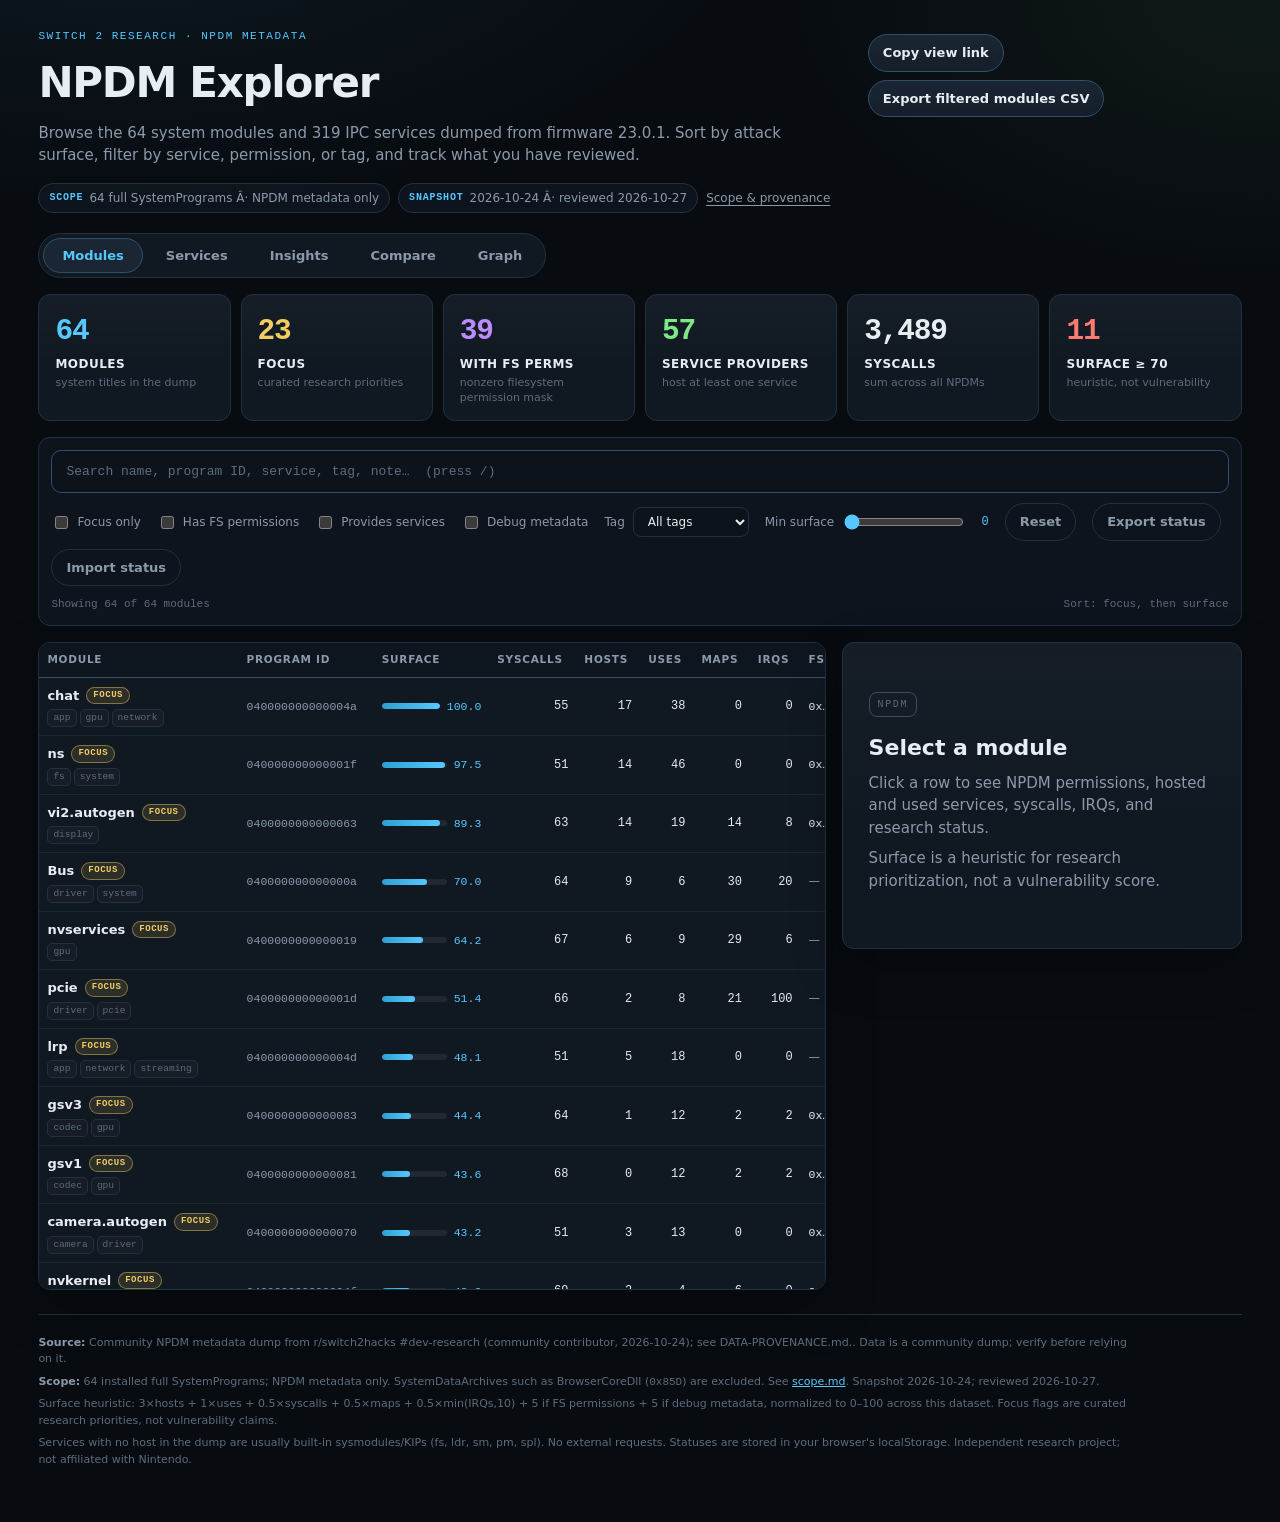
==== commit 5292c126: "Expose filtered service and family CSV exports" ====
--- a/site/index.html
+++ b/site/index.html
@@ -125,8 +125,14 @@
           <button id="service-reset" class="btn btn-ghost" type="button">Reset</button>
         </div>
         <div class="result-meta">
-          <span id="service-result-count"></span>
-          <span id="service-sort-meta"></span>
+          <span class="service-meta-text">
+            <span id="service-result-count"></span>
+            <span id="service-sort-meta"></span>
+          </span>
+          <span class="export-actions">
+            <button id="export-services" class="btn btn-ghost" type="button">Export services CSV</button>
+            <button id="export-families" class="btn btn-ghost" type="button">Export families CSV</button>
+          </span>
         </div>
       </section>
 
--- a/site/style.css
+++ b/site/style.css
@@ -412,6 +412,24 @@
   font-size: 11px;
 }
 
+.service-meta-text {
+  display: inline-flex;
+  flex-wrap: wrap;
+  align-items: center;
+  gap: 8px 14px;
+}
+
+.export-actions {
+  display: inline-flex;
+  flex-wrap: wrap;
+  gap: 6px;
+}
+
+.export-actions .btn {
+  padding: 5px 10px;
+  font-size: 11px;
+}
+
 .layout {
   display: grid;
   grid-template-columns: minmax(0, 1fr) 400px;
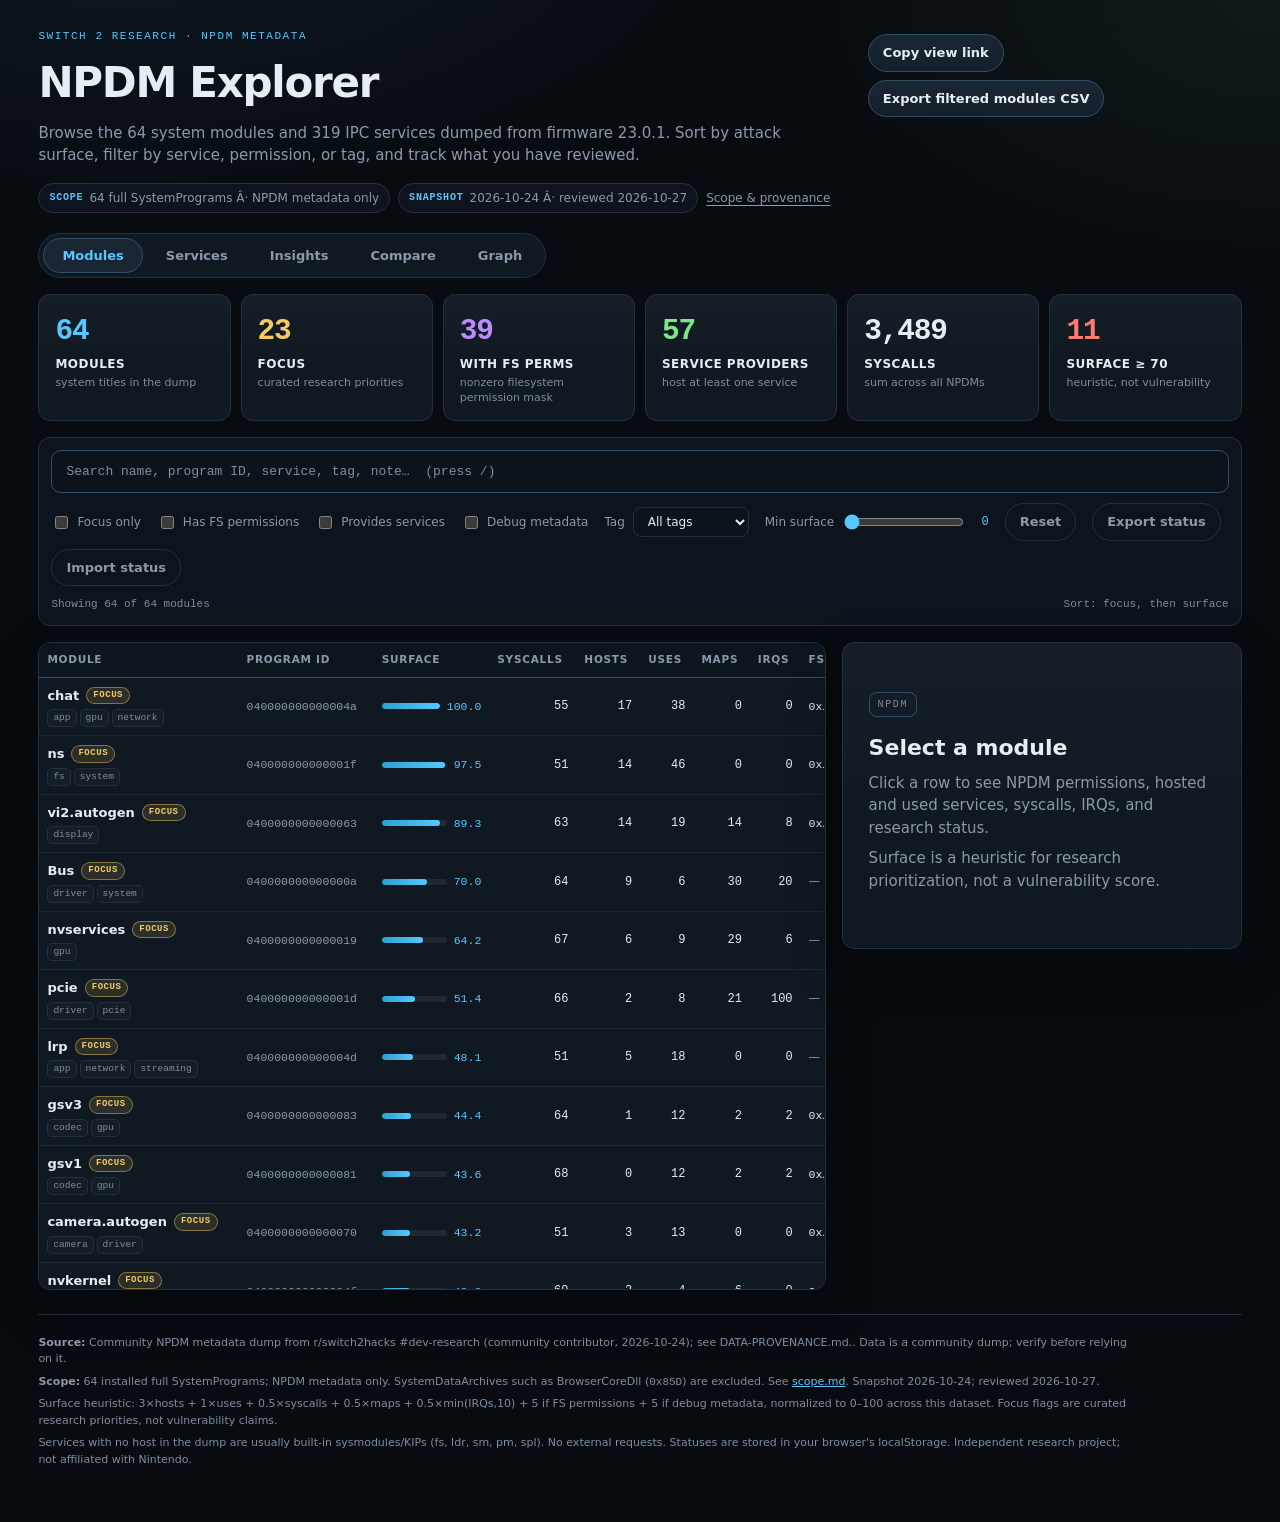
==== commit 3bfd95ac: "Improve viewer accessibility and keyboard navigation" ====
--- a/site/index.html
+++ b/site/index.html
@@ -35,15 +35,15 @@
       <a class="dataset-link" href="https://github.com/tasenjo80/switch2-npdm-explorer/blob/master/docs/scope.md" target="_blank" rel="noopener">Scope &amp; provenance</a>
     </div>
 
-    <nav class="view-tabs" role="tablist" aria-label="Views">
-      <button id="view-modules" class="view-tab active" type="button" role="tab" aria-selected="true" data-view="modules">Modules</button>
-      <button id="view-services" class="view-tab" type="button" role="tab" aria-selected="false" data-view="services">Services</button>
-      <button id="view-insights" class="view-tab" type="button" role="tab" aria-selected="false" data-view="insights">Insights</button>
-      <button id="view-compare" class="view-tab" type="button" role="tab" aria-selected="false" data-view="compare">Compare</button>
-      <button id="view-graph" class="view-tab" type="button" role="tab" aria-selected="false" data-view="graph">Graph</button>
-    </nav>
-
-    <section id="modules-view">
+    <div id="view-tabs" class="view-tabs" role="tablist" aria-label="Views">
+      <button id="view-modules" class="view-tab active" type="button" role="tab" aria-selected="true" aria-controls="modules-view" tabindex="0" data-view="modules">Modules</button>
+      <button id="view-services" class="view-tab" type="button" role="tab" aria-selected="false" aria-controls="services-view" tabindex="-1" data-view="services">Services</button>
+      <button id="view-insights" class="view-tab" type="button" role="tab" aria-selected="false" aria-controls="insights-view" tabindex="-1" data-view="insights">Insights</button>
+      <button id="view-compare" class="view-tab" type="button" role="tab" aria-selected="false" aria-controls="compare-view" tabindex="-1" data-view="compare">Compare</button>
+      <button id="view-graph" class="view-tab" type="button" role="tab" aria-selected="false" aria-controls="graph-view" tabindex="-1" data-view="graph">Graph</button>
+    </div>
+
+    <section id="modules-view" role="tabpanel" aria-labelledby="view-modules">
     <section id="summary" class="summary" aria-label="Summary"></section>
 
     <section class="controls" aria-label="Filters">
@@ -76,20 +76,20 @@
     </section>
 
     <main class="layout">
-      <section class="table-wrap" aria-label="System modules">
+      <section class="table-wrap" aria-label="System modules" tabindex="0">
         <table id="module-table">
           <thead>
             <tr>
-              <th><button type="button" data-sort="name">Module</button></th>
-              <th><button type="button" data-sort="programId">Program ID</button></th>
-              <th><button type="button" data-sort="surface">Surface</button></th>
-              <th><button type="button" data-sort="syscallCount">Syscalls</button></th>
-              <th><button type="button" data-sort="hostCount">Hosts</button></th>
-              <th><button type="button" data-sort="useCount">Uses</button></th>
-              <th><button type="button" data-sort="mapCount">Maps</button></th>
-              <th><button type="button" data-sort="irqCount">IRQs</button></th>
-              <th><button type="button" data-sort="fsPermissions">FS perms</button></th>
-              <th>Status</th>
+              <th scope="col"><button type="button" data-sort="name">Module</button></th>
+              <th scope="col"><button type="button" data-sort="programId">Program ID</button></th>
+              <th scope="col"><button type="button" data-sort="surface">Surface</button></th>
+              <th scope="col"><button type="button" data-sort="syscallCount">Syscalls</button></th>
+              <th scope="col"><button type="button" data-sort="hostCount">Hosts</button></th>
+              <th scope="col"><button type="button" data-sort="useCount">Uses</button></th>
+              <th scope="col"><button type="button" data-sort="mapCount">Maps</button></th>
+              <th scope="col"><button type="button" data-sort="irqCount">IRQs</button></th>
+              <th scope="col"><button type="button" data-sort="fsPermissions">FS perms</button></th>
+              <th scope="col">Status</th>
             </tr>
           </thead>
           <tbody id="module-body"></tbody>
@@ -101,7 +101,7 @@
     </main>
     </section>
 
-    <section id="services-view" hidden>
+    <section id="services-view" role="tabpanel" aria-labelledby="view-services" hidden>
       <section id="service-summary" class="summary compact" aria-label="Service summary"></section>
 
       <section class="controls" aria-label="Service filters">
@@ -137,16 +137,16 @@
       </section>
 
       <main class="layout">
-        <section id="service-table-wrap" class="table-wrap" aria-label="Services">
+        <section id="service-table-wrap" class="table-wrap" aria-label="Services" tabindex="0">
           <table id="service-table">
             <thead>
               <tr>
-                <th><button type="button" data-ssort="name">Service</button></th>
-                <th><button type="button" data-ssort="family">Family</button></th>
-                <th><button type="button" data-ssort="hostCount">Hosts</button></th>
-                <th><button type="button" data-ssort="useCount">Users</button></th>
-                <th><button type="button" data-ssort="totalCount">Total</button></th>
-                <th>Key</th>
+                <th scope="col"><button type="button" data-ssort="name">Service</button></th>
+                <th scope="col"><button type="button" data-ssort="family">Family</button></th>
+                <th scope="col"><button type="button" data-ssort="hostCount">Hosts</button></th>
+                <th scope="col"><button type="button" data-ssort="useCount">Users</button></th>
+                <th scope="col"><button type="button" data-ssort="totalCount">Total</button></th>
+                <th scope="col">Key</th>
               </tr>
             </thead>
             <tbody id="service-body"></tbody>
@@ -154,16 +154,16 @@
           <div id="service-empty" class="empty" hidden>No services match these filters.</div>
         </section>
 
-        <section id="family-table-wrap" class="table-wrap" aria-label="Service families" hidden>
+        <section id="family-table-wrap" class="table-wrap" aria-label="Service families" tabindex="0" hidden>
           <table id="family-table">
             <thead>
               <tr>
-                <th><button type="button" data-fsort="name">Family</button></th>
-                <th><button type="button" data-fsort="serviceCount">Services</button></th>
-                <th><button type="button" data-fsort="hostCount">Hosts</button></th>
-                <th><button type="button" data-fsort="useCount">Users</button></th>
-                <th><button type="button" data-fsort="totalCount">Total</button></th>
-                <th>Tag</th>
+                <th scope="col"><button type="button" data-fsort="name">Family</button></th>
+                <th scope="col"><button type="button" data-fsort="serviceCount">Services</button></th>
+                <th scope="col"><button type="button" data-fsort="hostCount">Hosts</button></th>
+                <th scope="col"><button type="button" data-fsort="useCount">Users</button></th>
+                <th scope="col"><button type="button" data-fsort="totalCount">Total</button></th>
+                <th scope="col">Tag</th>
               </tr>
             </thead>
             <tbody id="family-body"></tbody>
@@ -175,7 +175,7 @@
       </main>
     </section>
 
-    <section id="insights-view" hidden>
+    <section id="insights-view" role="tabpanel" aria-labelledby="view-insights" hidden>
       <header class="insights-intro">
         <p class="eyebrow">Auto-generated from the dump</p>
         <h2>Research insights</h2>
@@ -211,16 +211,16 @@
           <span id="gap-count" class="result-meta" aria-live="polite"></span>
         </div>
 
-        <div class="table-wrap">
+        <div class="table-wrap" role="region" aria-label="Hostless services" tabindex="0">
           <table id="gap-table" class="insight-table gap-table">
             <thead>
               <tr>
-                <th><button type="button" data-gap-sort="service">Service</button></th>
-                <th><button type="button" data-gap-sort="family">Family</button></th>
-                <th><button type="button" data-gap-sort="users">Users</button></th>
-                <th>Key</th>
-                <th>Built-in?</th>
-                <th>Note</th>
+                <th scope="col"><button type="button" data-gap-sort="service">Service</button></th>
+                <th scope="col"><button type="button" data-gap-sort="family">Family</button></th>
+                <th scope="col"><button type="button" data-gap-sort="users">Users</button></th>
+                <th scope="col">Key</th>
+                <th scope="col">Built-in?</th>
+                <th scope="col">Note</th>
               </tr>
             </thead>
             <tbody id="gap-body"></tbody>
@@ -230,7 +230,7 @@
       </section>
     </section>
 
-    <section id="compare-view" hidden>
+    <section id="compare-view" role="tabpanel" aria-labelledby="view-compare" hidden>
       <header class="insights-intro">
         <p class="eyebrow">Module diff</p>
         <h2>Compare modules</h2>
@@ -251,7 +251,7 @@
       <div id="compare-output" class="compare-output"></div>
     </section>
 
-    <section id="graph-view" hidden>
+    <section id="graph-view" role="tabpanel" aria-labelledby="view-graph" hidden>
       <header class="insights-intro">
         <p class="eyebrow">Connection graph</p>
         <h2>Focus graph</h2>
--- a/site/style.css
+++ b/site/style.css
@@ -8,7 +8,7 @@
   --border-strong: #315068;
   --text: #e6edf3;
   --muted: #8b9aab;
-  --faint: #5d6c7d;
+  --faint: #7d8e9f;
   --accent: #56c8ff;
   --accent-2: #7ee787;
   --accent-3: #f2cc60;
@@ -235,6 +235,16 @@
   color: var(--accent);
 }
 
+.view-tab:focus-visible,
+.btn:focus-visible,
+.icon-btn:focus-visible,
+.chip:focus-visible,
+summary:focus-visible,
+.table-wrap:focus-visible {
+  outline: 2px solid var(--accent);
+  outline-offset: 2px;
+}
+
 .summary {
   display: grid;
   grid-template-columns: repeat(6, minmax(0, 1fr));
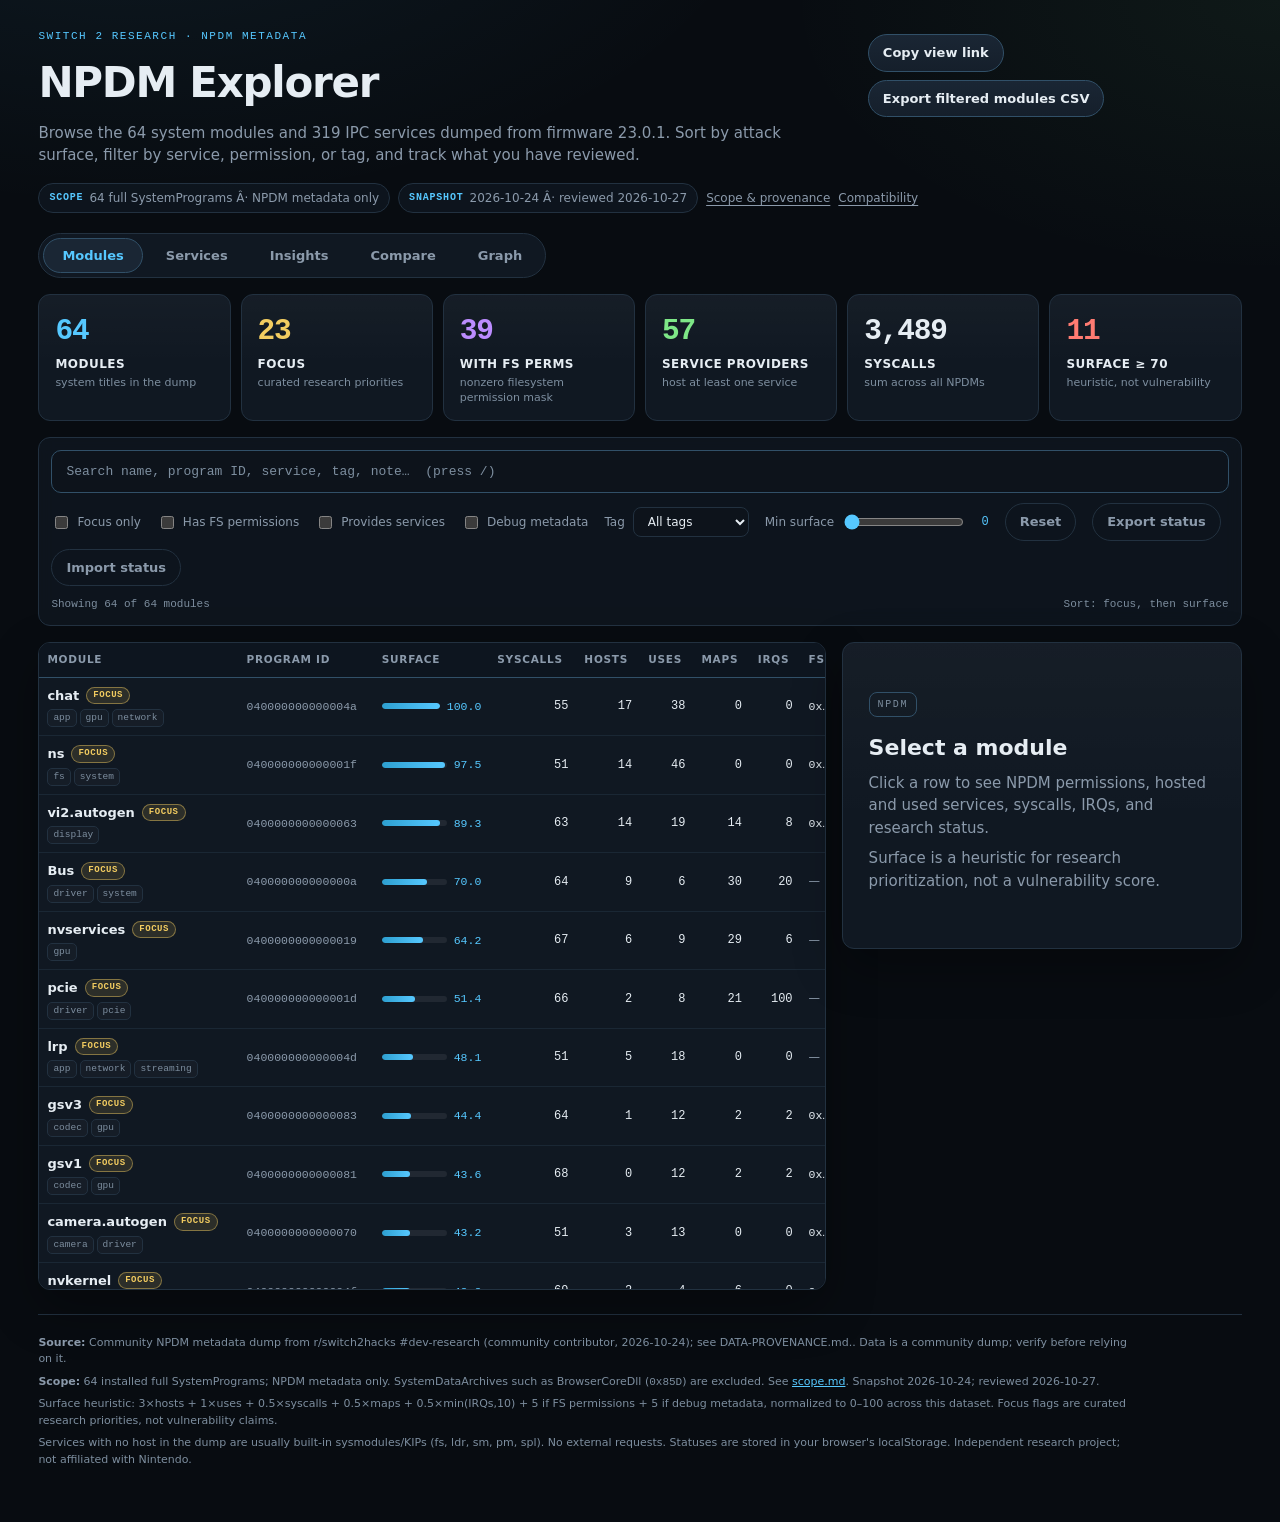
==== commit 76795383: "Add compatibility page and snapshot diff tooling" ====
--- a/site/index.html
+++ b/site/index.html
@@ -33,6 +33,7 @@
         <strong>Snapshot</strong> <span id="dataset-freshness">2026-10-24 · reviewed 2026-10-27</span>
       </span>
       <a class="dataset-link" href="https://github.com/tasenjo80/switch2-npdm-explorer/blob/master/docs/scope.md" target="_blank" rel="noopener">Scope &amp; provenance</a>
+      <a class="dataset-link" href="compatibility.html">Compatibility</a>
     </div>
 
     <div id="view-tabs" class="view-tabs" role="tablist" aria-label="Views">
--- a/site/style.css
+++ b/site/style.css
@@ -1532,6 +1532,117 @@
   color: var(--muted);
 }
 
+.compat-section {
+  margin: 0 0 16px;
+  border: 1px solid var(--border);
+  border-radius: var(--radius);
+  background: rgba(16, 24, 34, 0.76);
+  padding: 16px;
+}
+
+.compat-section h2 {
+  margin: 0 0 6px;
+  font-size: clamp(18px, 2vw, 22px);
+  letter-spacing: -0.01em;
+}
+
+.compat-section > p {
+  max-width: 1000px;
+  margin: 0 0 12px;
+  color: var(--muted);
+}
+
+.compat-section .table-wrap {
+  max-height: none;
+}
+
+.compat-table {
+  min-width: 720px;
+}
+
+.compat-table caption {
+  caption-side: top;
+  padding: 0 0 8px;
+  color: var(--muted);
+  font-size: 12px;
+  text-align: left;
+}
+
+.compat-table thead th {
+  position: static;
+  padding: 9px 10px;
+  color: var(--muted);
+  font-size: 10.5px;
+  letter-spacing: 0.07em;
+  text-transform: uppercase;
+  vertical-align: bottom;
+  white-space: normal;
+}
+
+.compat-table tbody th,
+.compat-table tbody td {
+  padding: 9px 10px;
+  vertical-align: top;
+}
+
+.compat-table tbody th {
+  color: var(--text);
+  font-weight: 700;
+  text-align: left;
+  white-space: nowrap;
+}
+
+.compat-table code {
+  color: var(--accent-2);
+  font-size: 11.5px;
+}
+
+.compat-legend {
+  display: flex;
+  flex-wrap: wrap;
+  gap: 8px;
+  margin: 0 0 10px;
+}
+
+.compat-legend .badge,
+.compat-legend .chip {
+  font-size: 10.5px;
+}
+
+.compat-note {
+  margin: 0;
+  color: var(--faint);
+  font-size: 12px;
+}
+
+.compat-warning {
+  border-left: 3px solid var(--danger);
+  border-radius: 0 8px 8px 0;
+  background: rgba(255, 123, 114, 0.07);
+  padding: 10px 12px;
+  color: var(--muted);
+  font-size: 12.5px;
+}
+
+.compat-warning ul {
+  margin: 0;
+  padding-left: 18px;
+}
+
+.compat-warning li + li {
+  margin-top: 4px;
+}
+
+.compat-links {
+  margin: 0;
+  padding-left: 18px;
+  color: var(--muted);
+}
+
+.compat-links li + li {
+  margin-top: 4px;
+}
+
 ::-webkit-scrollbar {
   width: 10px;
   height: 10px;
@@ -1622,3 +1733,22 @@
     transition: none !important;
   }
 }
+
+@media (max-width: 1000px) {
+  .compat-table th:nth-child(7),
+  .compat-table td:nth-child(7),
+  .compat-table th:nth-child(8),
+  .compat-table td:nth-child(8) {
+    display: table-cell;
+  }
+}
+
+@media (max-width: 680px) {
+  .compat-section {
+    padding: 12px;
+  }
+
+  .compat-table {
+    min-width: 640px;
+  }
+}
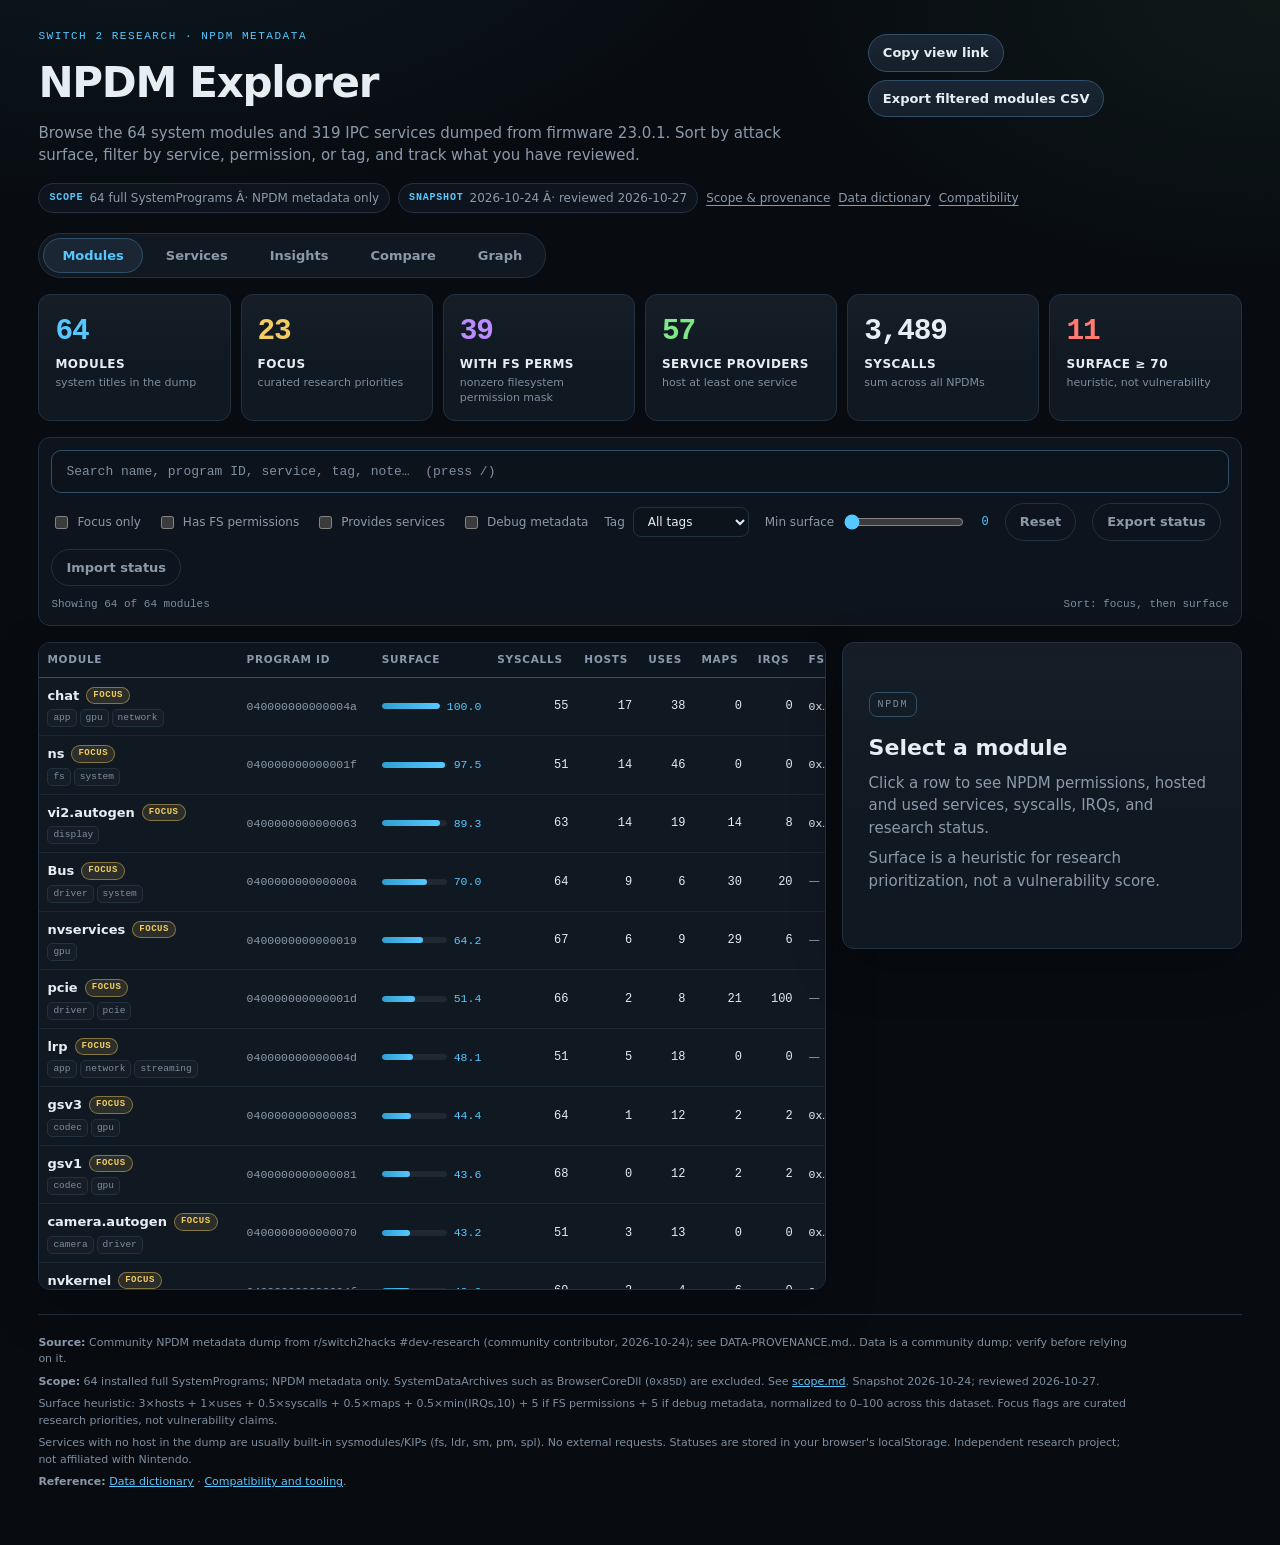
==== commit 2a12ce7a: "Add NPDM data dictionary" ====
--- a/site/index.html
+++ b/site/index.html
@@ -33,6 +33,7 @@
         <strong>Snapshot</strong> <span id="dataset-freshness">2026-10-24 · reviewed 2026-10-27</span>
       </span>
       <a class="dataset-link" href="https://github.com/tasenjo80/switch2-npdm-explorer/blob/master/docs/scope.md" target="_blank" rel="noopener">Scope &amp; provenance</a>
+      <a class="dataset-link" href="dictionary.html">Data dictionary</a>
       <a class="dataset-link" href="compatibility.html">Compatibility</a>
     </div>
 
@@ -290,6 +291,7 @@
         Focus flags are curated research priorities, not vulnerability claims.
       </p>
       <p>Services with no host in the dump are usually built-in sysmodules/KIPs (fs, ldr, sm, pm, spl). No external requests. Statuses are stored in your browser's localStorage. Independent research project; not affiliated with Nintendo.</p>
+      <p><strong>Reference:</strong> <a href="dictionary.html">Data dictionary</a> &middot; <a href="compatibility.html">Compatibility and tooling</a>.</p>
     </footer>
   </div>
 
--- a/site/style.css
+++ b/site/style.css
@@ -1615,6 +1615,10 @@
   font-size: 12px;
 }
 
+.compat-section > .compat-note {
+  margin-top: 10px;
+}
+
 .compat-warning {
   border-left: 3px solid var(--danger);
   border-radius: 0 8px 8px 0;
